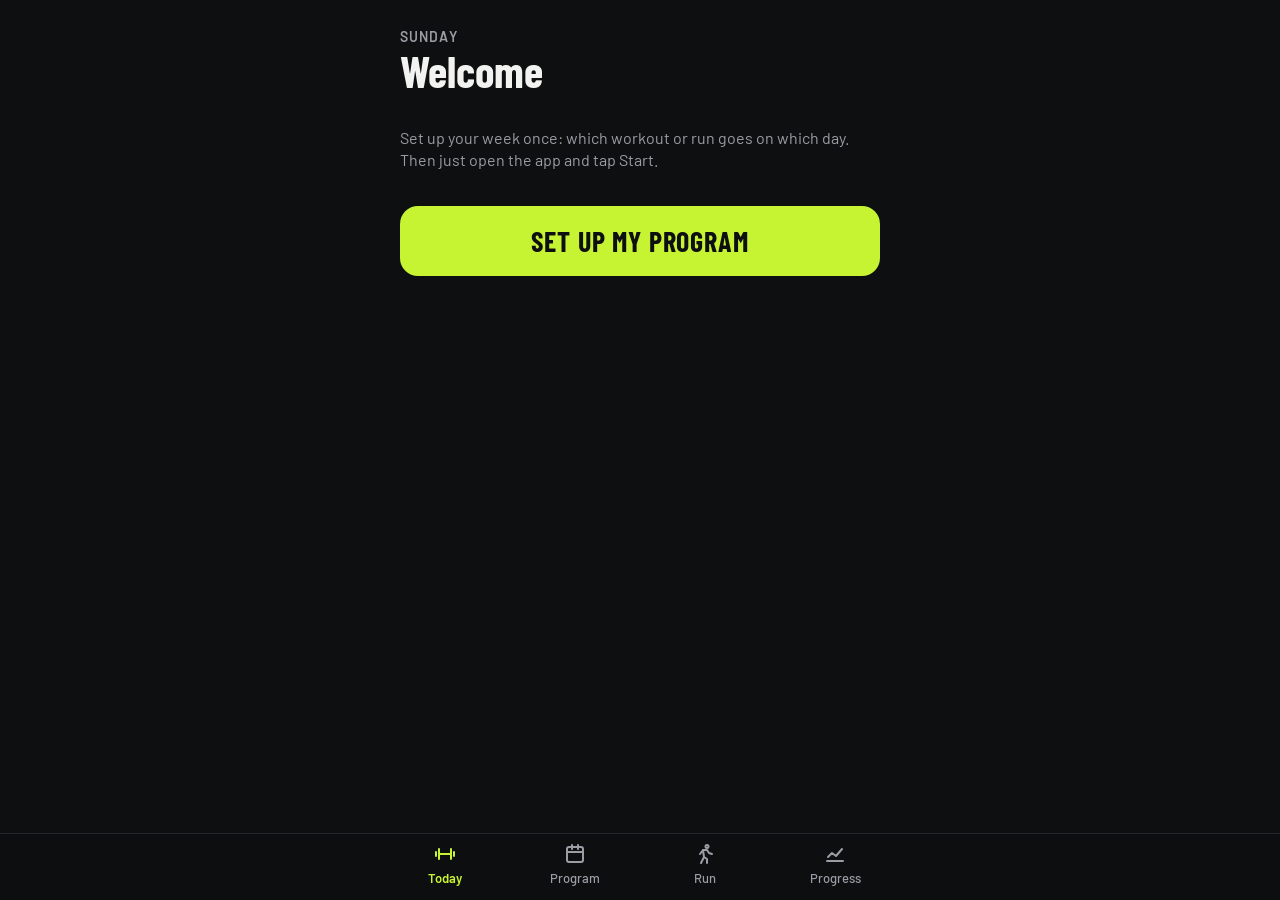
==== index.html @ 4734a9b9 "Gym Tracker: offline hypertrophy and running tracker PWA Co-Authored-By: Claude Opus 5.5 <noreply@an" ====
<!doctype html>
<html lang="en">
<head>
  <meta charset="utf-8">
  <meta name="viewport" content="width=device-width, initial-scale=1, viewport-fit=cover">
  <title>Gym Tracker</title>
  <meta name="description" content="Simple hypertrophy and running tracker. Data stays on your phone.">
  <meta name="theme-color" content="#0E0F11">
  <meta name="apple-mobile-web-app-capable" content="yes">
  <meta name="mobile-web-app-capable" content="yes">
  <meta name="apple-mobile-web-app-status-bar-style" content="black-translucent">
  <meta name="apple-mobile-web-app-title" content="Gym">
  <link rel="manifest" href="manifest.webmanifest">
  <link rel="icon" href="icons/icon-192.png" type="image/png">
  <link rel="apple-touch-icon" href="icons/apple-touch-icon.png">
  <link rel="preconnect" href="https://fonts.googleapis.com">
  <link rel="preconnect" href="https://fonts.gstatic.com" crossorigin>
  <link href="https://fonts.googleapis.com/css2?family=Barlow:wght@400;500;600&family=Barlow+Condensed:wght@600;700&display=swap" rel="stylesheet">
  <link rel="stylesheet" href="styles.css">
</head>
<body>
  <main id="app"></main>
  <div id="sheet"></div>
  <noscript><p style="padding:20px">This app needs JavaScript turned on.</p></noscript>
  <script type="module" src="js/app.js"></script>
</body>
</html>
---- styles.css ----
:root {
  --bg: #0E0F11;
  --card: #1A1C20;
  --card2: #16181B;
  --line: #2C2F35;
  --line2: #23262B;
  --text: #F2F2F0;
  --text2: #C9CBD0;
  --muted: #9A9DA3;
  --dim: #6E7178;
  --lift: #C6F432;
  --lift-bg: #2A3312;
  --run: #6CBCFF;
  --run-bg: #12283A;
  --miss: #FF8A3D;
  --cond: 'Barlow Condensed', 'Arial Narrow', sans-serif;
  color-scheme: dark;
}

* { box-sizing: border-box; }

html, body {
  margin: 0;
  background: var(--bg);
  color: var(--text);
  font-family: 'Barlow', system-ui, sans-serif;
  -webkit-tap-highlight-color: transparent;
  -webkit-text-size-adjust: 100%;
}

button, input, select { font: inherit; color: inherit; }
button { cursor: pointer; touch-action: manipulation; }
a { color: var(--lift); }

#app {
  max-width: 520px;
  margin: 0 auto;
  min-height: 100dvh;
  display: flex;
  flex-direction: column;
  gap: 18px;
  padding: calc(env(safe-area-inset-top) + 28px) 20px calc(env(safe-area-inset-bottom) + 104px);
}
#app.full { padding-bottom: calc(env(safe-area-inset-bottom) + 24px); }

h1 { margin: 0; font-family: var(--cond); font-size: 44px; line-height: 1; font-weight: 700; }
h2 { margin: 0; font-family: var(--cond); font-size: 30px; line-height: 1.05; font-weight: 700; }
.cond { font-family: var(--cond); font-weight: 700; }
.eyebrow { font-size: 14px; font-weight: 600; color: var(--muted); letter-spacing: .08em; text-transform: uppercase; }
.sub { font-size: 16px; color: var(--muted); line-height: 1.4; }
.small { font-size: 14px; color: var(--muted); line-height: 1.4; }
.muted { color: var(--muted); }
.lift { color: var(--lift); }
.runc { color: var(--run); }
.missc { color: var(--miss); }
.center { text-align: center; }
.grow { flex-grow: 1; }
.stack { display: flex; flex-direction: column; gap: 8px; }
.stack4 { display: flex; flex-direction: column; gap: 4px; }
.hrow { display: flex; align-items: center; gap: 12px; }
.spread { display: flex; justify-content: space-between; align-items: baseline; gap: 12px; }
.grid2 { display: grid; grid-template-columns: repeat(2, minmax(0, 1fr)); gap: 10px; }
.grid3 { display: grid; grid-template-columns: repeat(3, minmax(0, 1fr)); gap: 10px; }
.grid4 { display: grid; grid-template-columns: repeat(4, minmax(0, 1fr)); gap: 8px; }

/* ---------- rows & cards ---------- */
.row {
  display: flex; align-items: center; justify-content: space-between; gap: 12px;
  width: 100%; text-align: left; border: none; color: var(--text);
  background: var(--card); border-radius: 14px; padding: 14px 16px; min-height: 56px;
  text-decoration: none;
}
.row.today { box-shadow: inset 0 0 0 2px var(--lift); }
.row.dashed { background: transparent; border: 1px dashed #3A3E45; color: var(--muted); }
.row .name { font-size: 18px; font-weight: 600; }
.row .meta { font-size: 14px; color: var(--muted); margin-top: 2px; }
.row .meta.lift { color: var(--lift); }
.row .meta.missc { color: var(--miss); }
.row .big { font-family: var(--cond); font-size: 24px; font-weight: 700; white-space: nowrap; }
.unit { font-size: 15px; color: var(--muted); font-family: 'Barlow', sans-serif; font-weight: 500; }
.card { background: var(--card); border-radius: 18px; padding: 16px; display: flex; flex-direction: column; gap: 12px; }
.line-item {
  display: flex; justify-content: space-between; align-items: center; gap: 12px;
  padding: 12px 2px; border-bottom: 1px solid var(--line2); min-height: 48px;
  background: none; border-left: 0; border-right: 0; border-top: 0; width: 100%; text-align: left; color: var(--text);
}
.line-item:last-child { border-bottom: 0; }
.tags { display: flex; flex-wrap: wrap; gap: 6px; flex-grow: 1; }
.tag { border-radius: 8px; padding: 5px 10px; font-size: 15px; font-weight: 600; }
.tag.lift { background: var(--lift-bg); color: var(--lift); }
.tag.run { background: var(--run-bg); color: var(--run); }
.dayname { width: 40px; flex-shrink: 0; font-family: var(--cond); font-size: 20px; font-weight: 700; color: var(--muted); }

/* ---------- buttons ---------- */
.btn {
  display: flex; align-items: center; justify-content: center; gap: 10px;
  width: 100%; height: 52px; border: none; border-radius: 14px;
  font-size: 17px; font-weight: 600; text-decoration: none;
}
.btn-primary {
  background: var(--lift); color: var(--bg); height: 70px; border-radius: 18px;
  font-family: var(--cond); font-size: 28px; font-weight: 700; text-transform: uppercase; letter-spacing: .03em;
}
.btn-run { background: var(--run); color: var(--bg); height: 64px; border-radius: 18px; font-family: var(--cond); font-size: 26px; font-weight: 700; text-transform: uppercase; }
.btn-ghost { background: transparent; border: 1px solid var(--line); color: var(--text2); }
.btn-danger { background: transparent; border: 1px solid #4A2A1C; color: var(--miss); }
.btn-small { height: 44px; font-size: 15px; }
.iconbtn {
  width: 44px; height: 44px; flex-shrink: 0; border: none; border-radius: 12px;
  background: var(--card); color: var(--text2); display: flex; align-items: center; justify-content: center;
}
.linkbtn { display: inline-flex; align-items: center; gap: 2px; background: none; border: none; color: var(--lift); font-size: 15px; font-weight: 600; padding: 10px 0; }

.seg { display: grid; grid-auto-flow: column; grid-auto-columns: minmax(0, 1fr); gap: 6px; background: var(--card); border-radius: 14px; padding: 5px; }
.seg button { height: 46px; border: none; border-radius: 10px; background: transparent; color: var(--text2); font-size: 16px; font-weight: 600; }
.seg button[aria-pressed="true"] { background: var(--text); color: var(--bg); }
.seg.run button[aria-pressed="true"] { background: var(--run); }
.chips { display: grid; grid-template-columns: repeat(5, minmax(0, 1fr)); gap: 6px; }
.chips button { height: 48px; border: 1px solid var(--line); border-radius: 12px; background: var(--card); color: var(--text2); font-family: var(--cond); font-size: 22px; font-weight: 700; }
.chips button[aria-pressed="true"] { background: var(--lift); border-color: var(--lift); color: var(--bg); }

/* ---------- forms ---------- */
.field { display: flex; flex-direction: column; gap: 6px; font-size: 14px; color: var(--muted); }
.input {
  height: 52px; width: 100%; border: 1px solid var(--line); border-radius: 12px;
  background: var(--bg); color: var(--text); padding: 0 14px; font-size: 18px;
}
.input:focus { outline: 2px solid var(--lift); outline-offset: -1px; }
.input.num { text-align: center; font-family: var(--cond); font-size: 24px; font-weight: 700; padding: 0 4px; }
.card .input { background: var(--bg); }
select.input { appearance: none; -webkit-appearance: none; }
.bigfield { display: flex; flex-direction: column; gap: 6px; background: var(--card); border-radius: 18px; padding: 14px 16px; font-size: 13px; font-weight: 600; color: var(--muted); letter-spacing: .06em; text-transform: uppercase; }
.bigfield input { border: none; background: transparent; color: var(--text); padding: 0; width: 100%; font-family: var(--cond); font-size: 46px; font-weight: 700; letter-spacing: 0; }
.bigfield input:focus { outline: none; }
.bigfield:focus-within { box-shadow: inset 0 0 0 2px var(--run); }
.bigfield.pace { background: var(--run-bg); color: var(--run); }
.toggle { display: flex; align-items: center; justify-content: space-between; gap: 12px; min-height: 56px; font-size: 17px; font-weight: 500; border-bottom: 1px solid var(--line2); }
.toggle:last-child { border-bottom: 0; }
.toggle input { width: 26px; height: 26px; accent-color: var(--lift); flex-shrink: 0; }
.addform { background: var(--card2); border: 1px solid var(--line); border-radius: 18px; padding: 16px; display: flex; flex-direction: column; gap: 12px; }

/* ---------- active set ---------- */
.setbars { display: flex; gap: 8px; }
.setbars span { flex-grow: 1; height: 8px; border-radius: 4px; background: var(--line); }
.setbars .hit { background: var(--lift); }
.setbars .missed { background: var(--miss); }
.setbars .now { background: var(--text); }
.setcard {
  flex-grow: 1; min-height: 300px; background: var(--card); border-radius: 24px;
  display: flex; flex-direction: column; align-items: center; justify-content: center; gap: 8px; padding: 24px;
}
.setnum { display: flex; align-items: baseline; gap: 14px; font-family: var(--cond); font-weight: 700; }
.setnum .n { font-size: 112px; line-height: 1; }
.setnum .x { font-size: 40px; color: var(--muted); }
.setlabels { display: grid; grid-template-columns: 1fr 1fr; width: 100%; max-width: 280px; text-align: center; font-size: 16px; color: var(--muted); }
.actions { display: grid; grid-template-columns: 1fr 2fr; gap: 12px; }
.actions button { height: 86px; border-radius: 20px; font-family: var(--cond); font-size: 30px; font-weight: 700; text-transform: uppercase; }
.btn-done { border: none; background: var(--lift); color: var(--bg); display: flex; align-items: center; justify-content: center; gap: 10px; font-size: 36px !important; }
.btn-miss { border: 2px solid var(--miss); background: transparent; color: var(--miss); }

.stepper { display: flex; align-items: center; justify-content: space-between; background: var(--bg); border-radius: 18px; padding: 8px; }
.stepper button { width: 72px; height: 72px; border: none; border-radius: 14px; background: #23262B; color: var(--text); font-size: 36px; }
.stepper .val { font-family: var(--cond); font-size: 60px; font-weight: 700; line-height: 1; }

/* ---------- nav ---------- */
.nav {
  position: fixed; left: 0; right: 0; bottom: 0; z-index: 10;
  background: rgba(14, 15, 17, .96); border-top: 1px solid var(--line2);
  padding: 8px 8px calc(env(safe-area-inset-bottom) + 10px);
}
.nav-inner { max-width: 520px; margin: 0 auto; display: grid; grid-template-columns: repeat(4, minmax(0, 1fr)); }
.nav a { display: flex; flex-direction: column; align-items: center; gap: 4px; min-height: 48px; color: var(--muted); text-decoration: none; font-size: 13px; font-weight: 500; }
.nav a[aria-current="page"] { color: var(--lift); font-weight: 600; }
.nav a.runtab[aria-current="page"] { color: var(--run); }

/* ---------- sheet & toast ---------- */
.backdrop { position: fixed; inset: 0; background: rgba(0, 0, 0, .65); z-index: 20; }
.sheet {
  position: fixed; left: 0; right: 0; bottom: 0; z-index: 21; max-height: 92dvh; overflow-y: auto;
  max-width: 520px; margin: 0 auto; background: var(--card); border-radius: 28px 28px 0 0;
  padding: 14px 20px calc(env(safe-area-inset-bottom) + 24px); display: flex; flex-direction: column; gap: 18px;
}
.sheet .input, .sheet .stepper { background: var(--bg); }
.sheet .row { background: var(--bg); }
.grab { width: 44px; height: 5px; border-radius: 3px; background: #3A3E45; align-self: center; }
.toast {
  position: fixed; left: 50%; top: calc(env(safe-area-inset-top) + 14px); transform: translateX(-50%);
  background: var(--text); color: var(--bg); padding: 12px 18px; border-radius: 12px; font-weight: 600; z-index: 30;
  max-width: calc(100% - 40px);
}

/* ---------- charts ---------- */
.chart { width: 100%; height: auto; display: block; }
.bars { display: grid; grid-auto-flow: column; grid-auto-columns: minmax(0, 1fr); gap: 10px; align-items: end; height: 150px; }
.bars > div { display: flex; flex-direction: column; align-items: center; justify-content: flex-end; gap: 6px; height: 100%; }
.bars .bar { width: 100%; border-radius: 8px 8px 3px 3px; background: #556522; }
.bars .bar.last { background: var(--lift); }
.bars .v { font-family: var(--cond); font-size: 18px; font-weight: 700; color: var(--text2); }
.barlabels { display: grid; grid-auto-flow: column; grid-auto-columns: minmax(0, 1fr); gap: 10px; font-size: 12px; color: var(--muted); text-align: center; }
.barlabels span { overflow: hidden; text-overflow: ellipsis; white-space: nowrap; }
.tbl { display: grid; grid-template-columns: 1fr auto auto; column-gap: 16px; align-items: center; }
.tbl > * { padding: 11px 2px; border-top: 1px solid var(--line2); }
.tbl .th { font-size: 12px; font-weight: 600; color: var(--muted); letter-spacing: .08em; text-transform: uppercase; border-top: 0; padding-top: 0; }
.progress { height: 8px; border-radius: 4px; background: var(--line); overflow: hidden; }
.progress span { display: block; height: 100%; background: var(--lift); border-radius: 4px; }
.empty { border: 1px dashed #3A3E45; border-radius: 16px; padding: 20px; text-align: center; color: var(--muted); line-height: 1.5; }
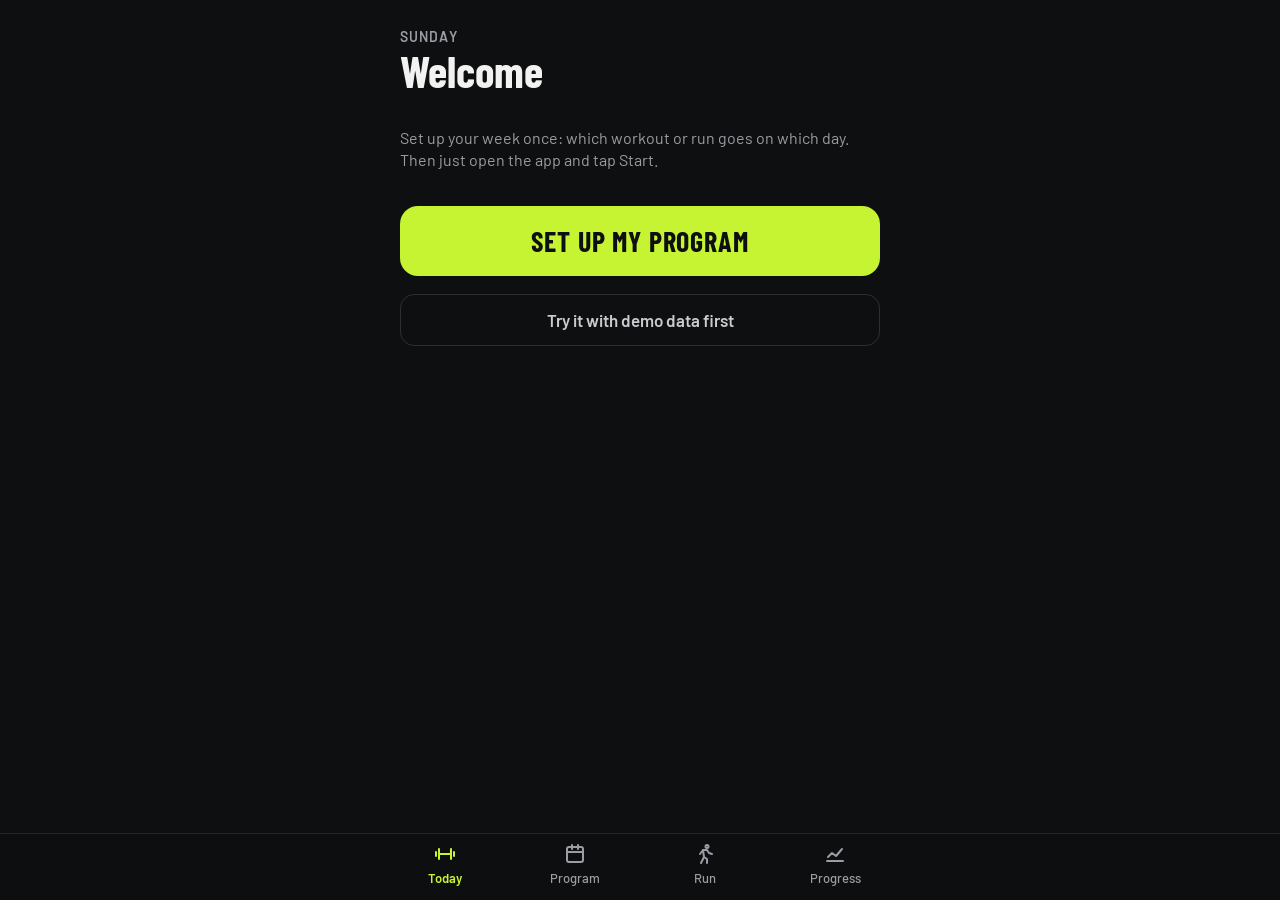
==== commit 3ac581a4: "Rename app to Sort It Out Co-Authored-By: Claude Opus 5.5 <noreply@anthropic.com>" ====
--- a/index.html
+++ b/index.html
@@ -3,13 +3,13 @@
 <head>
   <meta charset="utf-8">
   <meta name="viewport" content="width=device-width, initial-scale=1, viewport-fit=cover">
-  <title>Gym Tracker</title>
+  <title>Sort It Out</title>
   <meta name="description" content="Simple hypertrophy and running tracker. Data stays on your phone.">
   <meta name="theme-color" content="#0E0F11">
   <meta name="apple-mobile-web-app-capable" content="yes">
   <meta name="mobile-web-app-capable" content="yes">
   <meta name="apple-mobile-web-app-status-bar-style" content="black-translucent">
-  <meta name="apple-mobile-web-app-title" content="Gym">
+  <meta name="apple-mobile-web-app-title" content="Sort It Out">
   <link rel="manifest" href="manifest.webmanifest">
   <link rel="icon" href="icons/icon-192.png" type="image/png">
   <link rel="apple-touch-icon" href="icons/apple-touch-icon.png">
--- a/styles.css
+++ b/styles.css
@@ -18,6 +18,7 @@
 }
 
 * { box-sizing: border-box; }
+[hidden] { display: none !important; }
 
 html, body {
   margin: 0;
@@ -71,6 +72,10 @@
   text-decoration: none;
 }
 .row.today { box-shadow: inset 0 0 0 2px var(--lift); }
+/* Long per-set targets drop to their own line instead of squashing the exercise name */
+.row.exrow { flex-wrap: wrap; row-gap: 4px; }
+.row.exrow > div:first-child { flex: 1 1 140px; min-width: 0; }
+.row.exrow .big { margin-left: auto; }
 .row.dashed { background: transparent; border: 1px dashed #3A3E45; color: var(--muted); }
 .row .name { font-size: 18px; font-weight: 600; }
 .row .meta { font-size: 14px; color: var(--muted); margin-top: 2px; }
@@ -79,6 +84,7 @@
 .row .big { font-family: var(--cond); font-size: 24px; font-weight: 700; white-space: nowrap; }
 .unit { font-size: 15px; color: var(--muted); font-family: 'Barlow', sans-serif; font-weight: 500; }
 .card { background: var(--card); border-radius: 18px; padding: 16px; display: flex; flex-direction: column; gap: 12px; }
+.card.done { gap: 8px; }
 .line-item {
   display: flex; justify-content: space-between; align-items: center; gap: 12px;
   padding: 12px 2px; border-bottom: 1px solid var(--line2); min-height: 48px;
@@ -89,7 +95,35 @@
 .tag { border-radius: 8px; padding: 5px 10px; font-size: 15px; font-weight: 600; }
 .tag.lift { background: var(--lift-bg); color: var(--lift); }
 .tag.run { background: var(--run-bg); color: var(--run); }
+.tag { display: inline-flex; align-items: center; gap: 5px; }
+.tag.todo { background: transparent; box-shadow: inset 0 0 0 1.5px currentColor; }
+.tag.missed { background: transparent; color: var(--miss); box-shadow: inset 0 0 0 1.5px #5A3420; font-weight: 500; }
 .dayname { width: 40px; flex-shrink: 0; font-family: var(--cond); font-size: 20px; font-weight: 700; color: var(--muted); }
+
+.chg { display: inline-flex; gap: 12px; }
+
+/* ---------- accordion ---------- */
+.acc { background: var(--card); border-radius: 18px; overflow: hidden; }
+.acc-head {
+  display: flex; align-items: center; justify-content: space-between; gap: 12px;
+  width: 100%; min-height: 72px; padding: 14px 18px; border: none; background: none; color: var(--text); text-align: left;
+}
+.acc-title { font-family: var(--cond); font-size: 26px; font-weight: 700; }
+.acc-chev { color: var(--muted); display: flex; transition: transform .2s ease; }
+.acc-head[aria-expanded="true"] .acc-chev { transform: rotate(90deg); }
+.acc-body { padding: 0 16px 10px; border-top: 1px solid var(--line2); }
+.acc-body .empty { margin: 12px 0; }
+
+/* ---------- drag to reorder ---------- */
+[data-sortable] > [data-idx] { transition: transform .15s ease; }
+[data-sortable] > .dragging { transition: none; position: relative; z-index: 5; box-shadow: 0 10px 28px rgba(0, 0, 0, .6); background: #23262B; }
+[data-sortable] > .droptarget { box-shadow: inset 0 0 0 2px var(--run); }
+.handle {
+  display: flex; align-items: center; justify-content: center; flex-shrink: 0;
+  width: 44px; height: 44px; margin: -10px -8px; color: var(--dim);
+  touch-action: none; cursor: grab;
+}
+.dragging .handle { color: var(--text); cursor: grabbing; }
 
 /* ---------- buttons ---------- */
 .btn {
@@ -105,14 +139,23 @@
 .btn-ghost { background: transparent; border: 1px solid var(--line); color: var(--text2); }
 .btn-danger { background: transparent; border: 1px solid #4A2A1C; color: var(--miss); }
 .btn-small { height: 44px; font-size: 15px; }
+.btn-delete { background: var(--miss); color: var(--bg); font-weight: 700; }
+.delbtn { background: transparent; color: var(--muted); margin: -8px -8px -8px 0; }
 .iconbtn {
   width: 44px; height: 44px; flex-shrink: 0; border: none; border-radius: 12px;
   background: var(--card); color: var(--text2); display: flex; align-items: center; justify-content: center;
 }
+.backtoday {
+  display: inline-flex; align-items: center; gap: 4px; align-self: flex-start; min-height: 44px; margin: -8px 0 -6px -6px;
+  padding: 0 14px 0 6px; border: none; border-radius: 12px; background: var(--card); color: var(--lift); font-size: 15px; font-weight: 600;
+}
 .linkbtn { display: inline-flex; align-items: center; gap: 2px; background: none; border: none; color: var(--lift); font-size: 15px; font-weight: 600; padding: 10px 0; }
 
-.seg { display: grid; grid-auto-flow: column; grid-auto-columns: minmax(0, 1fr); gap: 6px; background: var(--card); border-radius: 14px; padding: 5px; }
-.seg button { height: 46px; border: none; border-radius: 10px; background: transparent; color: var(--text2); font-size: 16px; font-weight: 600; }
+/* Buttons share the row by label length, so "Threshold" gets more room than "Long". */
+.seg { display: flex; gap: 6px; background: var(--card); border-radius: 14px; padding: 5px; }
+.seg button { flex: 1 1 auto; height: 46px; min-width: 0; padding: 0 8px; border: none; border-radius: 10px; background: transparent; color: var(--text2); font-size: 16px; font-weight: 600; white-space: nowrap; overflow: hidden; text-overflow: ellipsis; }
+.seg:has(> :nth-child(4)) button { font-size: 15px; padding: 0 6px; } /* 4+ options, e.g. None/Threshold/Long/Easy */
+.sheet .seg { background: var(--bg); }
 .seg button[aria-pressed="true"] { background: var(--text); color: var(--bg); }
 .seg.run button[aria-pressed="true"] { background: var(--run); }
 .chips { display: grid; grid-template-columns: repeat(5, minmax(0, 1fr)); gap: 6px; }
@@ -156,11 +199,29 @@
 .actions { display: grid; grid-template-columns: 1fr 2fr; gap: 12px; }
 .actions button { height: 86px; border-radius: 20px; font-family: var(--cond); font-size: 30px; font-weight: 700; text-transform: uppercase; }
 .btn-done { border: none; background: var(--lift); color: var(--bg); display: flex; align-items: center; justify-content: center; gap: 10px; font-size: 36px !important; }
-.btn-miss { border: 2px solid var(--miss); background: transparent; color: var(--miss); }
+.btn-miss { border: 2px solid var(--line); background: transparent; color: var(--text); font-size: 26px !important; }
+
+/* minmax(0, …) lets the columns shrink below the inputs' natural width on narrow phones */
+/* kg gets more room than reps ("52.5" vs "12") */
+.setedit { display: grid; grid-template-columns: 14px minmax(0, 0.85fr) minmax(0, 1.15fr) 36px; gap: 6px; align-items: center; }
+.setedit .iconbtn { width: 36px; }
+.mini { display: flex; align-items: center; justify-content: space-between; gap: 2px; min-width: 0; background: var(--bg); border-radius: 12px; padding: 3px; }
+.mini button { flex: 0 0 32px; width: 32px; height: 44px; border: none; border-radius: 10px; background: #23262B; color: var(--text); font-size: 22px; }
+.mini input { flex: 1 1 0; width: 0; min-width: 0; text-align: center; border: none; background: transparent; color: var(--text); padding: 0; font-family: var(--cond); font-size: 23px; font-weight: 700; }
+@media (max-width: 345px) {
+  .mini button { flex-basis: 28px; width: 28px; }
+  .mini input { font-size: 20px; }
+}
 
 .stepper { display: flex; align-items: center; justify-content: space-between; background: var(--bg); border-radius: 18px; padding: 8px; }
 .stepper button { width: 72px; height: 72px; border: none; border-radius: 14px; background: #23262B; color: var(--text); font-size: 36px; }
-.stepper .val { font-family: var(--cond); font-size: 60px; font-weight: 700; line-height: 1; }
+.stepper .val {
+  flex: 1 1 0; width: 0; min-width: 0; text-align: center; border: none; background: transparent; color: var(--text);
+  font-family: var(--cond); font-size: 60px; font-weight: 700; line-height: 1; padding: 0;
+}
+.stepper .val.lift { color: var(--lift); }
+.stepper .val.missc { color: var(--miss); }
+.stepper .val:focus, .mini input:focus { outline: 2px solid var(--lift); border-radius: 10px; }
 
 /* ---------- nav ---------- */
 .nav {
@@ -176,7 +237,7 @@
 /* ---------- sheet & toast ---------- */
 .backdrop { position: fixed; inset: 0; background: rgba(0, 0, 0, .65); z-index: 20; }
 .sheet {
-  position: fixed; left: 0; right: 0; bottom: 0; z-index: 21; max-height: 92dvh; overflow-y: auto;
+  position: fixed; left: 0; right: 0; bottom: 0; z-index: 21; max-height: 92dvh; overflow-y: auto; overflow-x: hidden;
   max-width: 520px; margin: 0 auto; background: var(--card); border-radius: 28px 28px 0 0;
   padding: 14px 20px calc(env(safe-area-inset-bottom) + 24px); display: flex; flex-direction: column; gap: 18px;
 }
